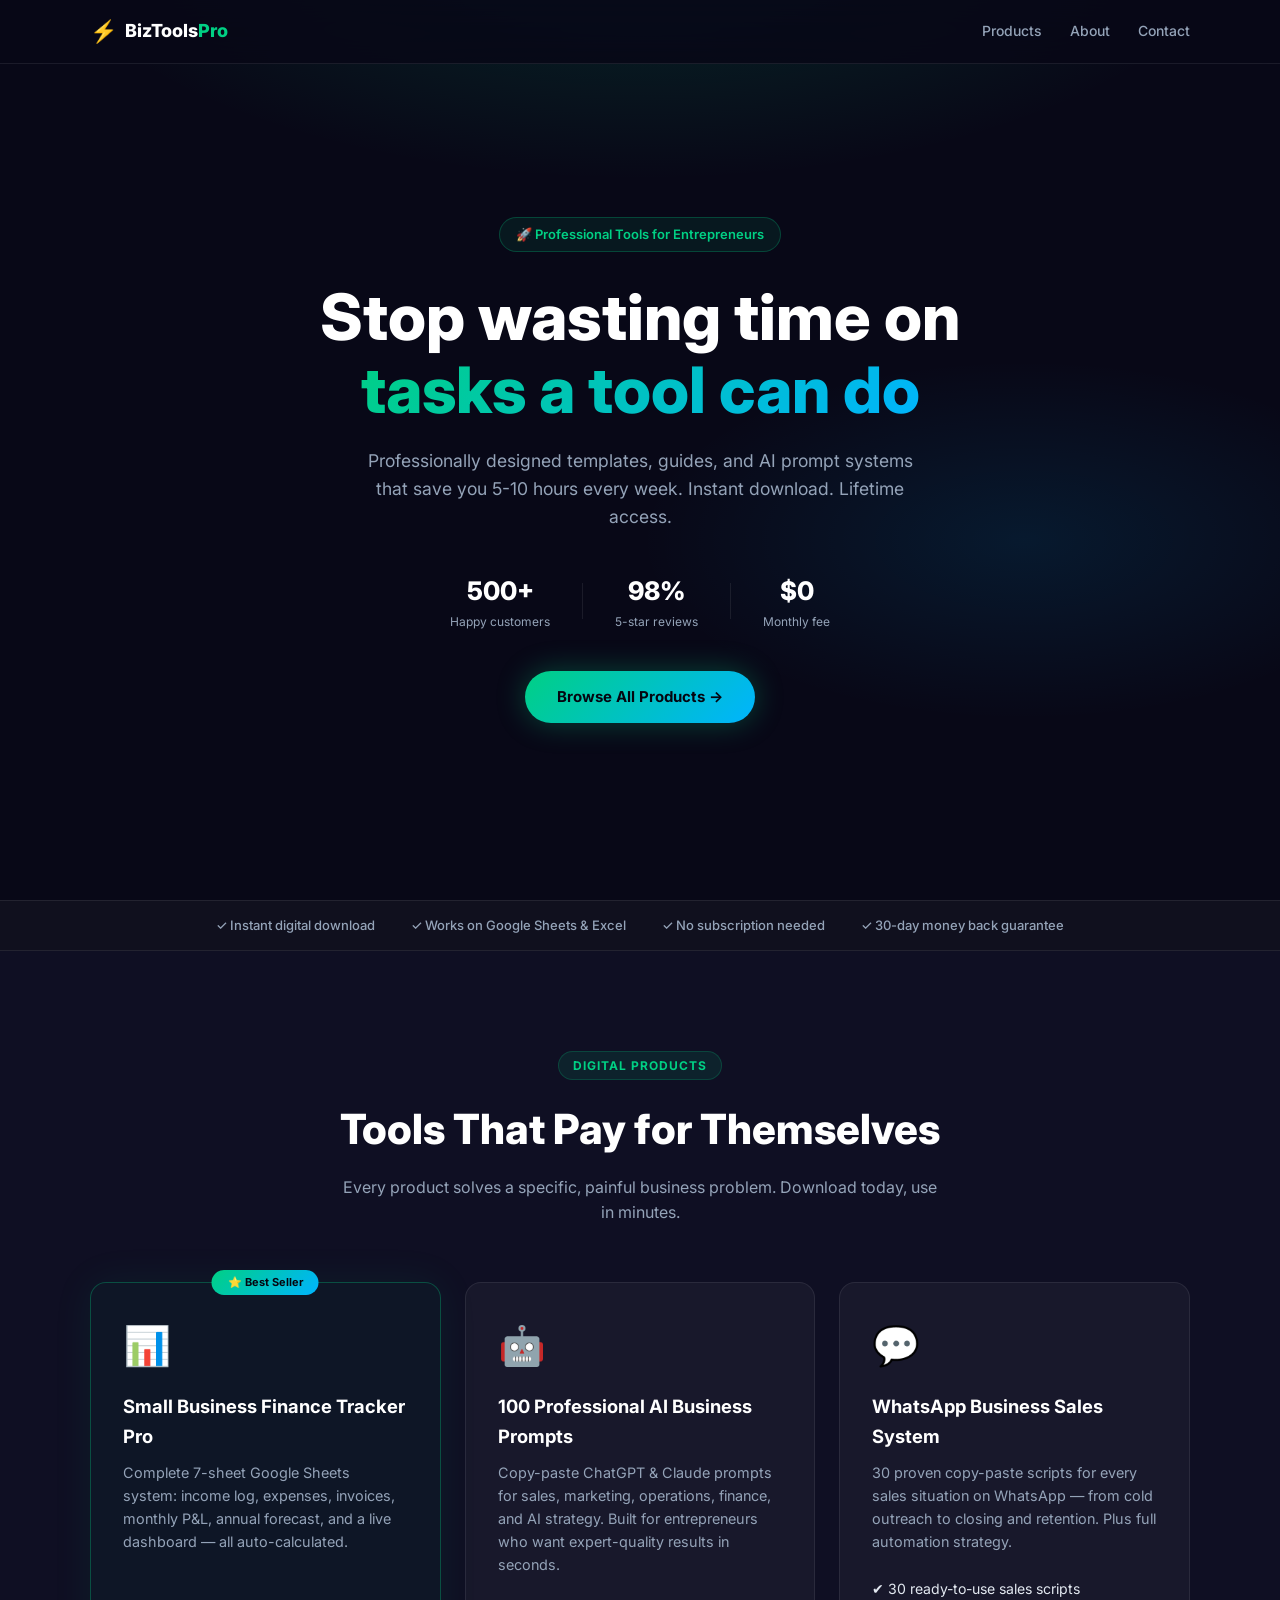
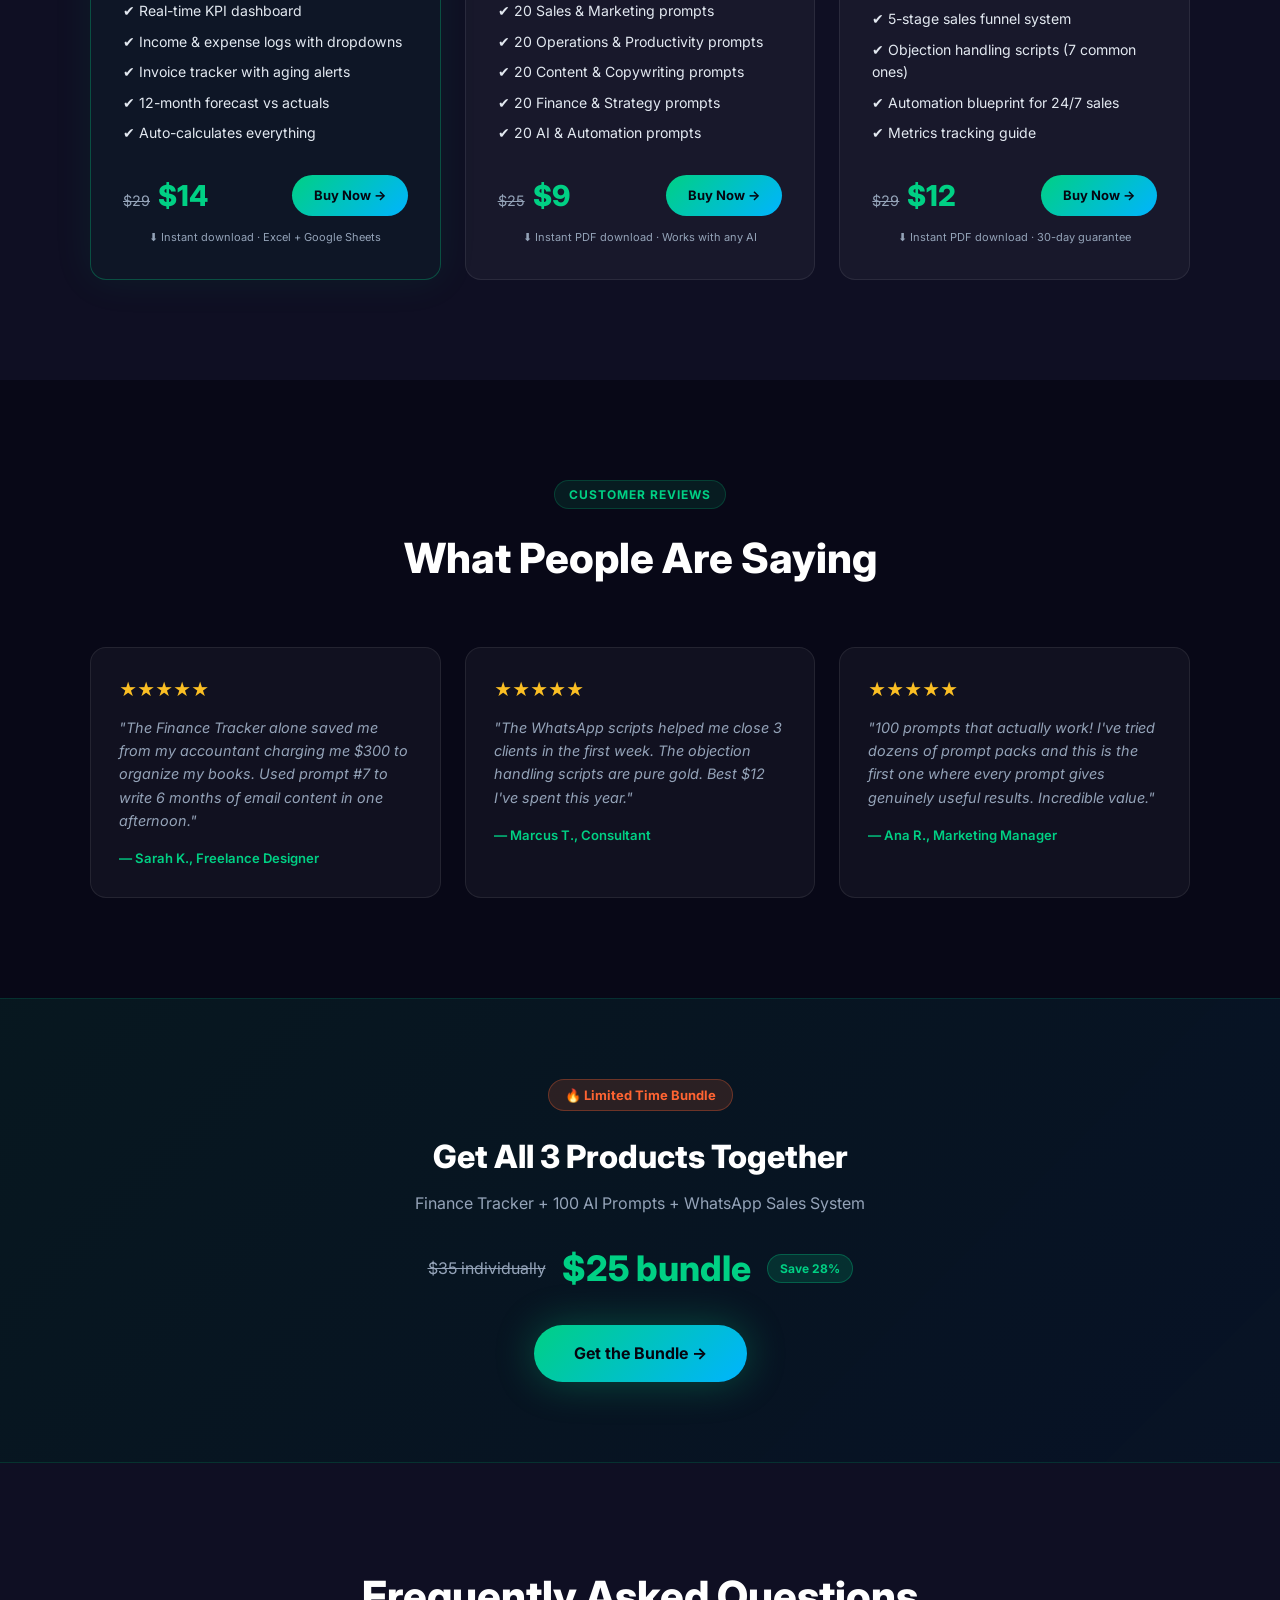
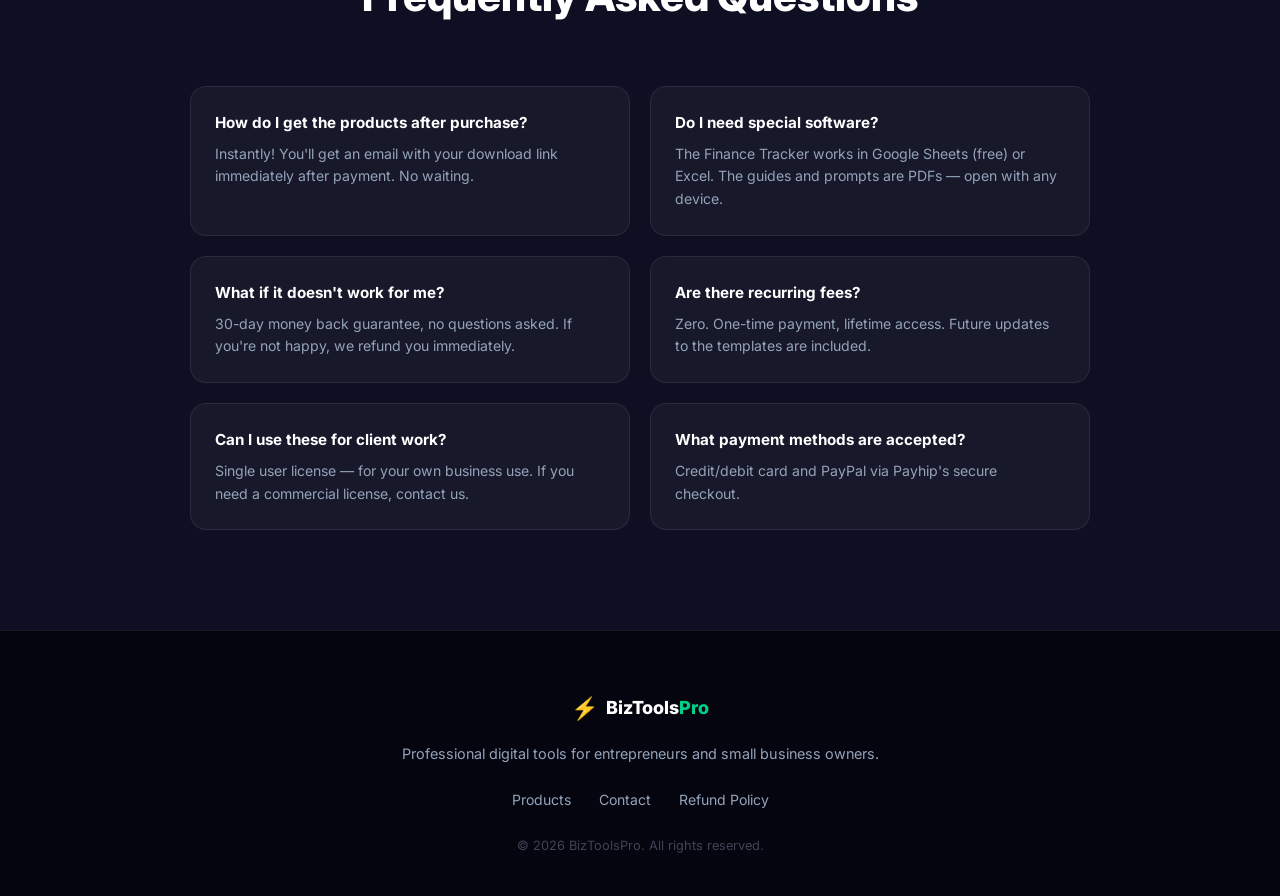
==== index.html @ 3c7b6059 "Initial website with Payhip product links" ====
<!DOCTYPE html>
<html lang="en">
<head>
  <meta charset="UTF-8" />
  <meta name="viewport" content="width=device-width, initial-scale=1.0" />
  <title>Digital Business Tools &ndash; Templates, Guides &amp; AI Prompts</title>
  <meta name="description" content="Professional digital tools for entrepreneurs and small businesses. Google Sheets templates, AI prompt packs, WhatsApp sales scripts, and more.">
  <link rel="preconnect" href="https://fonts.googleapis.com">
  <link href="https://fonts.googleapis.com/css2?family=Inter:wght@400;500;600;700;800&display=swap" rel="stylesheet">
  <style>
    /* Fallback if Google Fonts unavailable */
    body { font-family: 'Inter', -apple-system, BlinkMacSystemFont, 'Segoe UI', Arial, sans-serif; }
  </style>
  <link rel="stylesheet" href="css/style.css">
</head>
<body>

  <!-- NAV -->
  <nav class="nav">
    <div class="nav-inner">
      <div class="logo">
        <span class="logo-icon">&#9889;</span>
        <span class="logo-text">BizTools<span class="logo-accent">Pro</span></span>
      </div>
      <div class="nav-links">
        <a href="#products">Products</a>
        <a href="#about">About</a>
        <a href="#contact">Contact</a>
      </div>
    </div>
  </nav>

  <!-- HERO -->
  <section class="hero">
    <div class="hero-badge">&#128640; Professional Tools for Entrepreneurs</div>
    <h1 class="hero-title">
      Stop wasting time on<br>
      <span class="gradient-text">tasks a tool can do</span>
    </h1>
    <p class="hero-sub">
      Professionally designed templates, guides, and AI prompt systems that save you 5-10 hours every week. Instant download. Lifetime access.
    </p>
    <div class="hero-stats">
      <div class="stat"><span class="stat-num">500+</span><span class="stat-label">Happy customers</span></div>
      <div class="stat-divider"></div>
      <div class="stat"><span class="stat-num">98%</span><span class="stat-label">5-star reviews</span></div>
      <div class="stat-divider"></div>
      <div class="stat"><span class="stat-num">$0</span><span class="stat-label">Monthly fee</span></div>
    </div>
    <a href="#products" class="btn-primary">Browse All Products &rarr;</a>
  </section>

  <!-- TRUST BAR -->
  <div class="trust-bar">
    <div class="trust-bar-inner">
      <span>&#10003; Instant digital download</span>
      <span>&#10003; Works on Google Sheets &amp; Excel</span>
      <span>&#10003; No subscription needed</span>
      <span>&#10003; 30-day money back guarantee</span>
    </div>
  </div>

  <!-- PRODUCTS -->
  <section id="products" class="products">
    <div class="section-header">
      <span class="section-tag">Digital Products</span>
      <h2 class="section-title">Tools That Pay for Themselves</h2>
      <p class="section-sub">Every product solves a specific, painful business problem. Download today, use in minutes.</p>
    </div>

    <div class="products-grid">

      <!-- Product 1: Finance Tracker -->
      <div class="product-card featured">
        <div class="product-badge">&#11088; Best Seller</div>
        <div class="product-icon">&#128202;</div>
        <h3 class="product-title">Small Business Finance Tracker Pro</h3>
        <p class="product-desc">Complete 7-sheet Google Sheets system: income log, expenses, invoices, monthly P&amp;L, annual forecast, and a live dashboard &mdash; all auto-calculated.</p>
        <ul class="product-features">
          <li>&#10004; Real-time KPI dashboard</li>
          <li>&#10004; Income &amp; expense logs with dropdowns</li>
          <li>&#10004; Invoice tracker with aging alerts</li>
          <li>&#10004; 12-month forecast vs actuals</li>
          <li>&#10004; Auto-calculates everything</li>
        </ul>
        <div class="product-footer">
          <div class="product-price">
            <span class="price-old">$29</span>
            <span class="price-current">$14</span>
          </div>
          <a href="https://payhip.com/b/Bp0Zt" class="btn-buy" target="_blank">Buy Now &rarr;</a>
        </div>
        <p class="product-note">&#11015; Instant download &middot; Excel + Google Sheets</p>
      </div>

      <!-- Product 2: 100 Prompts -->
      <div class="product-card">
        <div class="product-icon">&#129302;</div>
        <h3 class="product-title">100 Professional AI Business Prompts</h3>
        <p class="product-desc">Copy-paste ChatGPT &amp; Claude prompts for sales, marketing, operations, finance, and AI strategy. Built for entrepreneurs who want expert-quality results in seconds.</p>
        <ul class="product-features">
          <li>&#10004; 20 Sales &amp; Marketing prompts</li>
          <li>&#10004; 20 Operations &amp; Productivity prompts</li>
          <li>&#10004; 20 Content &amp; Copywriting prompts</li>
          <li>&#10004; 20 Finance &amp; Strategy prompts</li>
          <li>&#10004; 20 AI &amp; Automation prompts</li>
        </ul>
        <div class="product-footer">
          <div class="product-price">
            <span class="price-old">$25</span>
            <span class="price-current">$9</span>
          </div>
          <a href="https://payhip.com/b/nP9mg" class="btn-buy" target="_blank">Buy Now &rarr;</a>
        </div>
        <p class="product-note">&#11015; Instant PDF download &middot; Works with any AI</p>
      </div>

      <!-- Product 3: WhatsApp Guide -->
      <div class="product-card">
        <div class="product-icon">&#128172;</div>
        <h3 class="product-title">WhatsApp Business Sales System</h3>
        <p class="product-desc">30 proven copy-paste scripts for every sales situation on WhatsApp &mdash; from cold outreach to closing and retention. Plus full automation strategy.</p>
        <ul class="product-features">
          <li>&#10004; 30 ready-to-use sales scripts</li>
          <li>&#10004; 5-stage sales funnel system</li>
          <li>&#10004; Objection handling scripts (7 common ones)</li>
          <li>&#10004; Automation blueprint for 24/7 sales</li>
          <li>&#10004; Metrics tracking guide</li>
        </ul>
        <div class="product-footer">
          <div class="product-price">
            <span class="price-old">$29</span>
            <span class="price-current">$12</span>
          </div>
          <a href="https://payhip.com/b/49QEh" class="btn-buy" target="_blank">Buy Now &rarr;</a>
        </div>
        <p class="product-note">&#11015; Instant PDF download &middot; 30-day guarantee</p>
      </div>

    </div>
  </section>

  <!-- TESTIMONIALS -->
  <section class="testimonials">
    <div class="section-header">
      <span class="section-tag">Customer Reviews</span>
      <h2 class="section-title">What People Are Saying</h2>
    </div>
    <div class="testimonials-grid">
      <div class="testimonial">
        <div class="stars">&#9733;&#9733;&#9733;&#9733;&#9733;</div>
        <p>"The Finance Tracker alone saved me from my accountant charging me $300 to organize my books. Used prompt #7 to write 6 months of email content in one afternoon."</p>
        <div class="testimonial-author">&mdash; Sarah K., Freelance Designer</div>
      </div>
      <div class="testimonial">
        <div class="stars">&#9733;&#9733;&#9733;&#9733;&#9733;</div>
        <p>"The WhatsApp scripts helped me close 3 clients in the first week. The objection handling scripts are pure gold. Best $12 I've spent this year."</p>
        <div class="testimonial-author">&mdash; Marcus T., Consultant</div>
      </div>
      <div class="testimonial">
        <div class="stars">&#9733;&#9733;&#9733;&#9733;&#9733;</div>
        <p>"100 prompts that actually work! I've tried dozens of prompt packs and this is the first one where every prompt gives genuinely useful results. Incredible value."</p>
        <div class="testimonial-author">&mdash; Ana R., Marketing Manager</div>
      </div>
    </div>
  </section>

  <!-- BUNDLE OFFER -->
  <section class="bundle">
    <div class="bundle-inner">
      <div class="bundle-badge">&#128293; Limited Time Bundle</div>
      <h2>Get All 3 Products Together</h2>
      <p>Finance Tracker + 100 AI Prompts + WhatsApp Sales System</p>
      <div class="bundle-price">
        <span class="bundle-old">$35 individually</span>
        <span class="bundle-current">$25 bundle</span>
        <span class="bundle-save">Save 28%</span>
      </div>
      <a href="https://payhip.com/Setarium" class="btn-bundle" target="_blank">Get the Bundle &rarr;</a>
    </div>
  </section>

  <!-- FAQ -->
  <section id="about" class="faq">
    <div class="section-header">
      <h2 class="section-title">Frequently Asked Questions</h2>
    </div>
    <div class="faq-grid">
      <div class="faq-item">
        <h4>How do I get the products after purchase?</h4>
        <p>Instantly! You'll get an email with your download link immediately after payment. No waiting.</p>
      </div>
      <div class="faq-item">
        <h4>Do I need special software?</h4>
        <p>The Finance Tracker works in Google Sheets (free) or Excel. The guides and prompts are PDFs &mdash; open with any device.</p>
      </div>
      <div class="faq-item">
        <h4>What if it doesn't work for me?</h4>
        <p>30-day money back guarantee, no questions asked. If you're not happy, we refund you immediately.</p>
      </div>
      <div class="faq-item">
        <h4>Are there recurring fees?</h4>
        <p>Zero. One-time payment, lifetime access. Future updates to the templates are included.</p>
      </div>
      <div class="faq-item">
        <h4>Can I use these for client work?</h4>
        <p>Single user license &mdash; for your own business use. If you need a commercial license, contact us.</p>
      </div>
      <div class="faq-item">
        <h4>What payment methods are accepted?</h4>
        <p>Credit/debit card and PayPal via Payhip's secure checkout.</p>
      </div>
    </div>
  </section>

  <!-- FOOTER -->
  <footer id="contact" class="footer">
    <div class="footer-inner">
      <div class="logo">
        <span class="logo-icon">&#9889;</span>
        <span class="logo-text">BizTools<span class="logo-accent">Pro</span></span>
      </div>
      <p class="footer-desc">Professional digital tools for entrepreneurs and small business owners.</p>
      <div class="footer-links">
        <a href="#products">Products</a>
        <a href="mailto:support@biztoolspro.com">Contact</a>
        <a href="#">Refund Policy</a>
      </div>
      <p class="footer-copy">&copy; 2026 BizToolsPro. All rights reserved.</p>
    </div>
  </footer>

</body>
</html>
---- css/style.css ----
* { box-sizing: border-box; margin: 0; padding: 0; }

:root {
  --bg: #080817;
  --bg2: #0f0f23;
  --green: #00d084;
  --green2: #00b4ff;
  --purple: #7c3aed;
  --text: #e2e8f0;
  --text-muted: #94a3b8;
  --card-bg: rgba(255,255,255,0.04);
  --card-border: rgba(255,255,255,0.08);
  --radius: 16px;
}

body {
  font-family: 'Inter', sans-serif;
  background: var(--bg);
  color: var(--text);
  line-height: 1.6;
  overflow-x: hidden;
}

/* ── NAV ── */
.nav {
  position: fixed; top: 0; left: 0; right: 0; z-index: 100;
  background: rgba(8,8,23,0.85);
  backdrop-filter: blur(20px);
  border-bottom: 1px solid var(--card-border);
  padding: 0 24px;
  height: 64px;
}
.nav-inner {
  max-width: 1100px; margin: 0 auto;
  display: flex; align-items: center; justify-content: space-between;
  height: 100%;
}
.logo { display: flex; align-items: center; gap: 8px; text-decoration: none; }
.logo-icon { font-size: 22px; }
.logo-text { font-size: 18px; font-weight: 800; color: #fff; }
.logo-accent { color: var(--green); }
.nav-links { display: flex; gap: 28px; }
.nav-links a {
  color: var(--text-muted); text-decoration: none;
  font-size: 14px; font-weight: 500;
  transition: color .2s;
}
.nav-links a:hover { color: #fff; }

/* ── HERO ── */
.hero {
  min-height: 100vh;
  display: flex; flex-direction: column;
  align-items: center; justify-content: center;
  text-align: center;
  padding: 120px 24px 80px;
  background:
    radial-gradient(ellipse 80% 50% at 50% -10%, rgba(0,208,132,.18) 0%, transparent 60%),
    radial-gradient(ellipse 60% 40% at 80% 60%, rgba(0,180,255,.10) 0%, transparent 50%),
    var(--bg);
}
.hero-badge {
  display: inline-flex; align-items: center; gap: 8px;
  background: rgba(0,208,132,.08);
  border: 1px solid rgba(0,208,132,.25);
  color: var(--green);
  font-size: 13px; font-weight: 600;
  padding: 6px 16px; border-radius: 999px;
  margin-bottom: 28px;
}
.hero-title {
  font-size: clamp(2.4rem, 6vw, 4rem);
  font-weight: 800; line-height: 1.15;
  color: #fff; margin-bottom: 20px;
  max-width: 800px;
}
.gradient-text {
  background: linear-gradient(135deg, var(--green) 0%, var(--green2) 100%);
  -webkit-background-clip: text; -webkit-text-fill-color: transparent;
  background-clip: text;
}
.hero-sub {
  font-size: 1.1rem; color: var(--text-muted);
  max-width: 560px; margin-bottom: 40px;
}
.hero-stats {
  display: flex; align-items: center; gap: 32px;
  margin-bottom: 40px;
}
.stat { display: flex; flex-direction: column; align-items: center; }
.stat-num { font-size: 1.6rem; font-weight: 800; color: #fff; }
.stat-label { font-size: 12px; color: var(--text-muted); }
.stat-divider { width: 1px; height: 36px; background: var(--card-border); }

/* ── BUTTONS ── */
.btn-primary {
  display: inline-block;
  background: linear-gradient(135deg, var(--green), var(--green2));
  color: #050510; font-weight: 700; font-size: 15px;
  padding: 14px 32px; border-radius: 999px;
  text-decoration: none;
  transition: transform .2s, box-shadow .2s;
  box-shadow: 0 0 30px rgba(0,208,132,.3);
}
.btn-primary:hover {
  transform: translateY(-2px);
  box-shadow: 0 0 50px rgba(0,208,132,.45);
}

/* ── TRUST BAR ── */
.trust-bar {
  background: rgba(255,255,255,.03);
  border-top: 1px solid var(--card-border);
  border-bottom: 1px solid var(--card-border);
  padding: 14px 24px;
  overflow: hidden;
}
.trust-bar-inner {
  max-width: 900px; margin: 0 auto;
  display: flex; flex-wrap: wrap;
  justify-content: center; gap: 20px 36px;
  font-size: 13px; font-weight: 500; color: var(--text-muted);
}

/* ── PRODUCTS ── */
.products {
  padding: 100px 24px;
  background: var(--bg2);
}
.section-header {
  text-align: center; max-width: 600px;
  margin: 0 auto 56px;
}
.section-tag {
  display: inline-block;
  background: rgba(0,208,132,.1);
  border: 1px solid rgba(0,208,132,.2);
  color: var(--green);
  font-size: 12px; font-weight: 700; letter-spacing: .08em;
  padding: 4px 14px; border-radius: 999px;
  margin-bottom: 16px; text-transform: uppercase;
}
.section-title {
  font-size: clamp(1.8rem, 4vw, 2.6rem);
  font-weight: 800; color: #fff; margin-bottom: 12px;
}
.section-sub { color: var(--text-muted); font-size: 1rem; }

.products-grid {
  max-width: 1100px; margin: 0 auto;
  display: grid; grid-template-columns: repeat(auto-fit, minmax(300px, 1fr));
  gap: 24px;
}

.product-card {
  background: var(--card-bg);
  border: 1px solid var(--card-border);
  border-radius: var(--radius);
  padding: 32px;
  display: flex; flex-direction: column;
  position: relative;
  transition: transform .2s, border-color .2s, box-shadow .2s;
}
.product-card:hover {
  transform: translateY(-4px);
  border-color: rgba(0,208,132,.3);
  box-shadow: 0 20px 60px rgba(0,0,0,.3);
}
.product-card.featured {
  border-color: rgba(0,208,132,.3);
  background: rgba(0,208,132,.04);
  box-shadow: 0 0 40px rgba(0,208,132,.08);
}

.product-badge {
  position: absolute; top: -13px; left: 50%; transform: translateX(-50%);
  background: linear-gradient(135deg, var(--green), var(--green2));
  color: #050510; font-size: 11px; font-weight: 700;
  padding: 4px 16px; border-radius: 999px;
  white-space: nowrap;
}
.product-icon { font-size: 2.4rem; margin-bottom: 16px; }
.product-title {
  font-size: 1.15rem; font-weight: 700;
  color: #fff; margin-bottom: 10px;
}
.product-desc {
  font-size: .9rem; color: var(--text-muted);
  margin-bottom: 20px; flex: 1;
}
.product-features {
  list-style: none; margin-bottom: 24px;
}
.product-features li {
  font-size: .88rem; color: var(--text);
  padding: 4px 0;
}
.product-footer {
  display: flex; align-items: center;
  justify-content: space-between; gap: 12px;
  margin-bottom: 10px;
}
.product-price { display: flex; align-items: baseline; gap: 8px; }
.price-old {
  font-size: .9rem; color: var(--text-muted);
  text-decoration: line-through;
}
.price-current {
  font-size: 1.8rem; font-weight: 800;
  color: var(--green);
}
.btn-buy {
  display: inline-block;
  background: linear-gradient(135deg, var(--green), var(--green2));
  color: #050510; font-weight: 700; font-size: 13px;
  padding: 10px 22px; border-radius: 999px;
  text-decoration: none;
  transition: transform .15s, box-shadow .15s;
  white-space: nowrap;
}
.btn-buy:hover {
  transform: translateY(-2px);
  box-shadow: 0 8px 24px rgba(0,208,132,.35);
}
.product-note { font-size: 11px; color: var(--text-muted); text-align: center; }

/* ── TESTIMONIALS ── */
.testimonials {
  padding: 100px 24px;
  background: var(--bg);
}
.testimonials-grid {
  max-width: 1100px; margin: 0 auto;
  display: grid; grid-template-columns: repeat(auto-fit, minmax(280px, 1fr));
  gap: 24px;
}
.testimonial {
  background: var(--card-bg);
  border: 1px solid var(--card-border);
  border-radius: var(--radius);
  padding: 28px;
}
.stars { color: #fbbf24; font-size: 1.1rem; margin-bottom: 12px; }
.testimonial p { font-size: .9rem; color: var(--text-muted); margin-bottom: 16px; font-style: italic; }
.testimonial-author { font-size: .82rem; color: var(--green); font-weight: 600; }

/* ── BUNDLE ── */
.bundle {
  padding: 80px 24px;
  background: linear-gradient(135deg, rgba(0,208,132,.08), rgba(0,180,255,.06));
  border-top: 1px solid rgba(0,208,132,.15);
  border-bottom: 1px solid rgba(0,208,132,.15);
  text-align: center;
}
.bundle-inner { max-width: 600px; margin: 0 auto; }
.bundle-badge {
  display: inline-block;
  background: rgba(255,100,50,.15);
  border: 1px solid rgba(255,100,50,.3);
  color: #ff6432; font-size: 13px; font-weight: 700;
  padding: 5px 16px; border-radius: 999px; margin-bottom: 20px;
}
.bundle h2 { font-size: 2rem; font-weight: 800; color: #fff; margin-bottom: 8px; }
.bundle p { color: var(--text-muted); margin-bottom: 24px; }
.bundle-price {
  display: flex; align-items: center;
  justify-content: center; gap: 16px; margin-bottom: 28px;
}
.bundle-old {
  font-size: 1rem; color: var(--text-muted);
  text-decoration: line-through;
}
.bundle-current { font-size: 2.2rem; font-weight: 800; color: var(--green); }
.bundle-save {
  background: rgba(0,208,132,.15);
  border: 1px solid rgba(0,208,132,.3);
  color: var(--green);
  font-size: 12px; font-weight: 700;
  padding: 4px 12px; border-radius: 999px;
}
.btn-bundle {
  display: inline-block;
  background: linear-gradient(135deg, var(--green), var(--green2));
  color: #050510; font-weight: 700; font-size: 16px;
  padding: 16px 40px; border-radius: 999px;
  text-decoration: none;
  transition: transform .2s, box-shadow .2s;
  box-shadow: 0 0 40px rgba(0,208,132,.3);
}
.btn-bundle:hover {
  transform: translateY(-2px);
  box-shadow: 0 0 60px rgba(0,208,132,.5);
}

/* ── FAQ ── */
.faq {
  padding: 100px 24px;
  background: var(--bg2);
}
.faq-grid {
  max-width: 900px; margin: 0 auto;
  display: grid; grid-template-columns: repeat(auto-fit, minmax(360px, 1fr));
  gap: 20px;
}
.faq-item {
  background: var(--card-bg);
  border: 1px solid var(--card-border);
  border-radius: var(--radius);
  padding: 24px;
}
.faq-item h4 { font-size: .95rem; font-weight: 700; color: #fff; margin-bottom: 8px; }
.faq-item p { font-size: .88rem; color: var(--text-muted); }

/* ── FOOTER ── */
.footer {
  padding: 60px 24px 40px;
  background: #050510;
  border-top: 1px solid var(--card-border);
  text-align: center;
}
.footer-inner { max-width: 600px; margin: 0 auto; }
.footer .logo { justify-content: center; margin-bottom: 16px; }
.footer-desc { color: var(--text-muted); font-size: .9rem; margin-bottom: 24px; }
.footer-links { display: flex; justify-content: center; gap: 28px; margin-bottom: 24px; }
.footer-links a { color: var(--text-muted); text-decoration: none; font-size: .88rem; }
.footer-links a:hover { color: var(--green); }
.footer-copy { font-size: .8rem; color: rgba(148,163,184,.4); }

/* ── RESPONSIVE ── */
@media (max-width: 640px) {
  .hero-stats { gap: 16px; }
  .stat-num { font-size: 1.3rem; }
  .faq-grid { grid-template-columns: 1fr; }
  .nav-links { display: none; }
  .bundle-price { flex-wrap: wrap; }
}
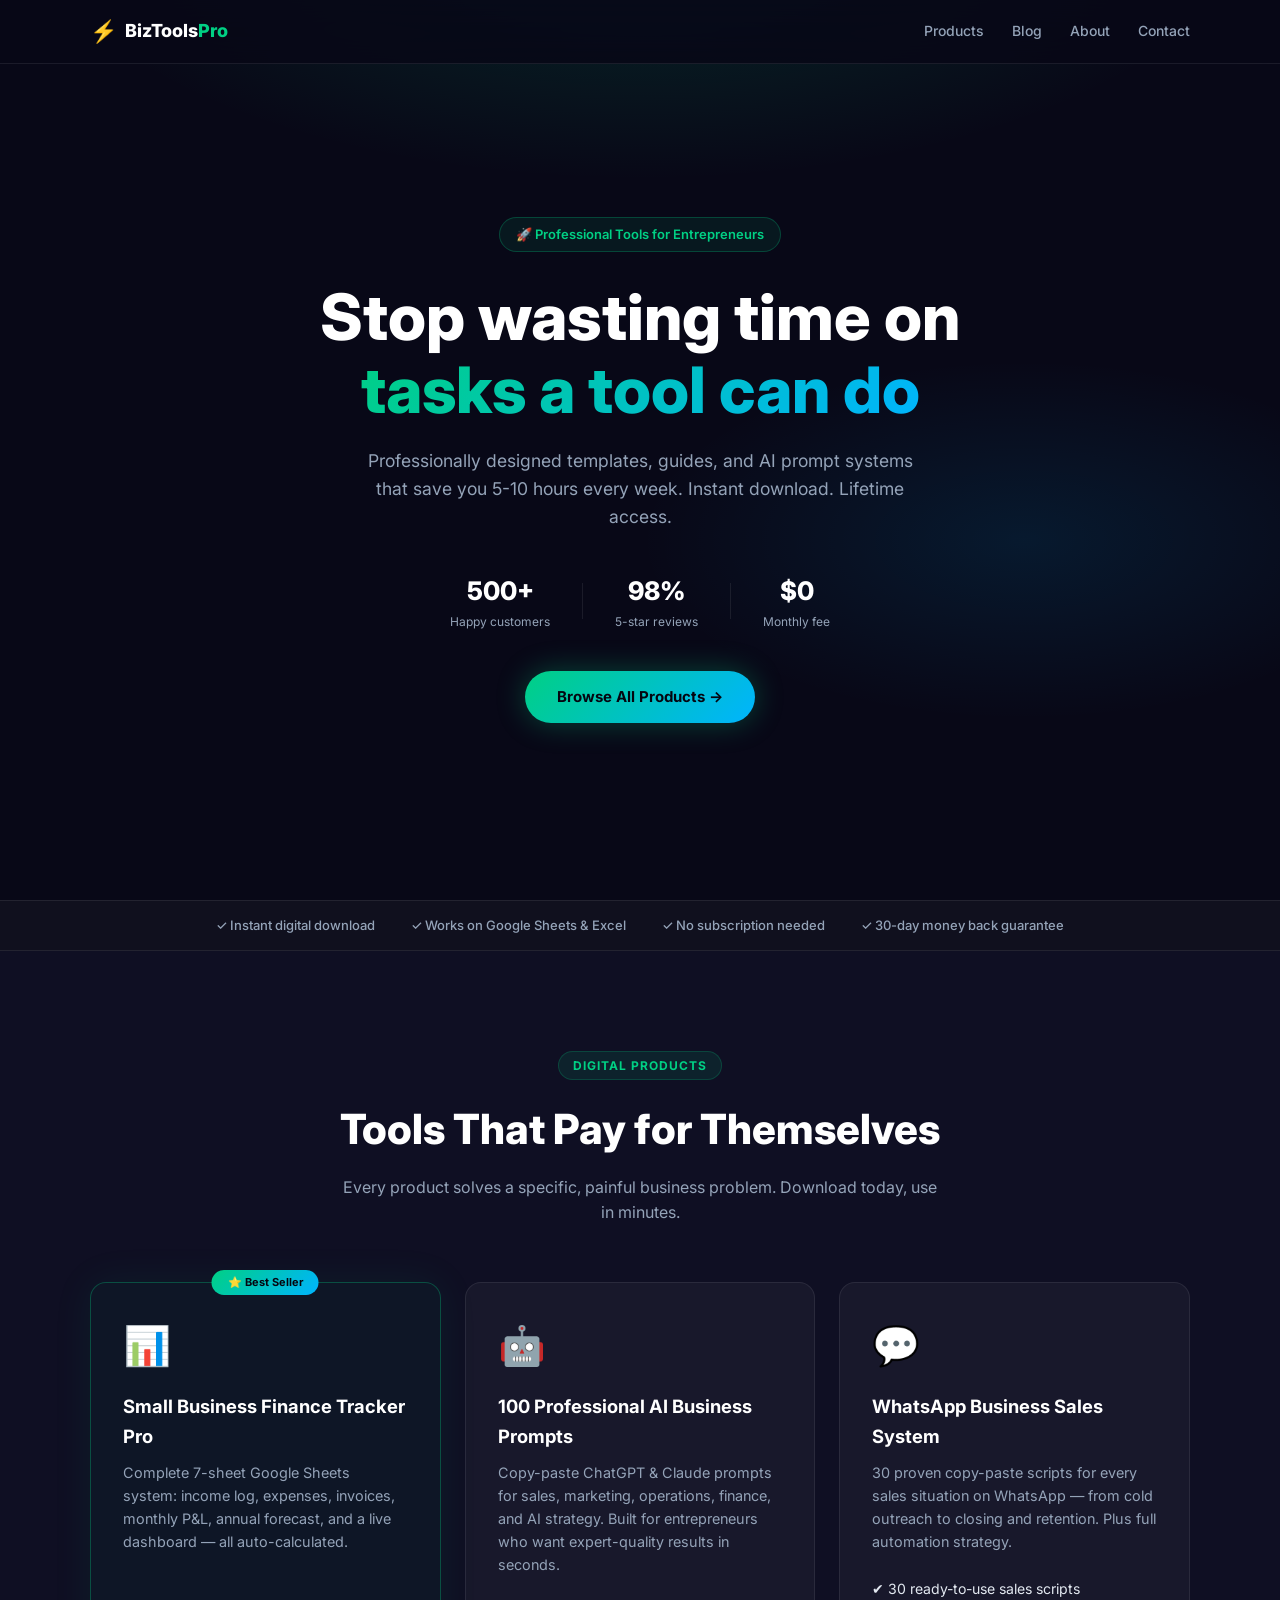
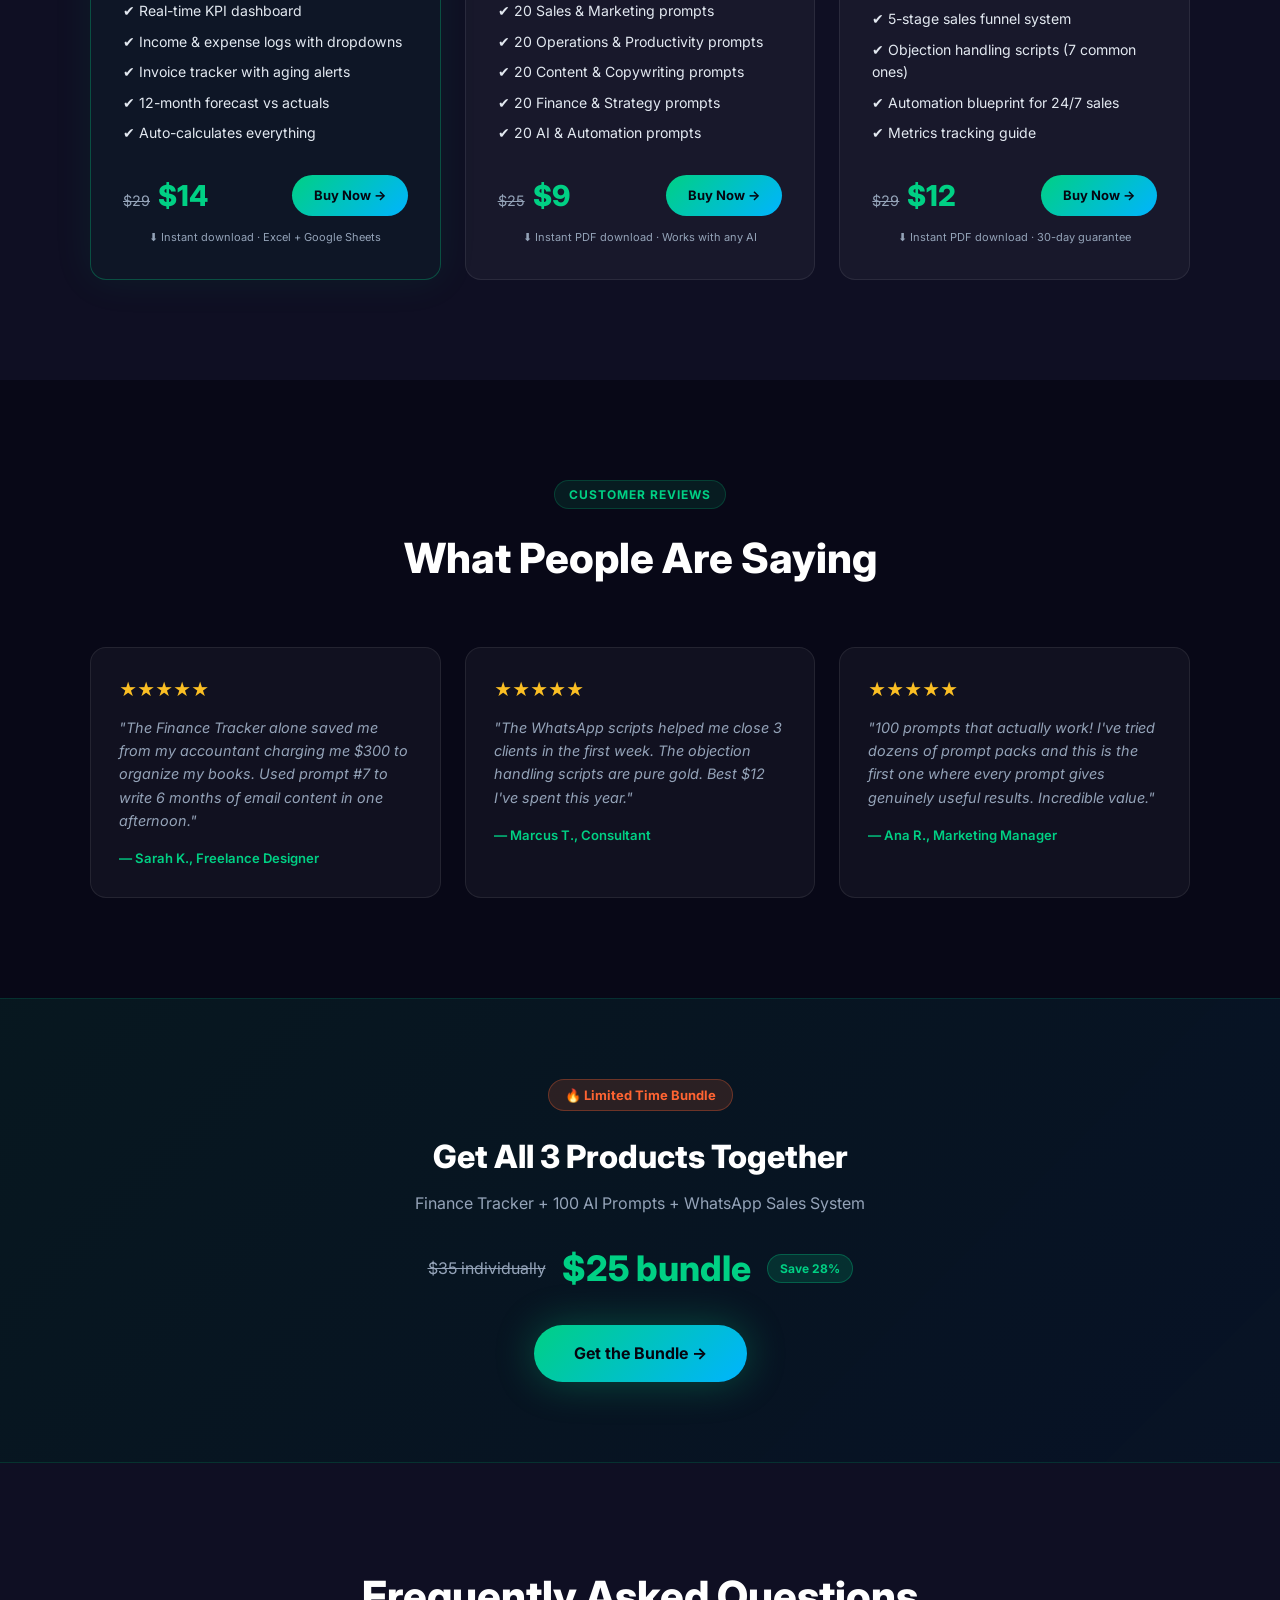
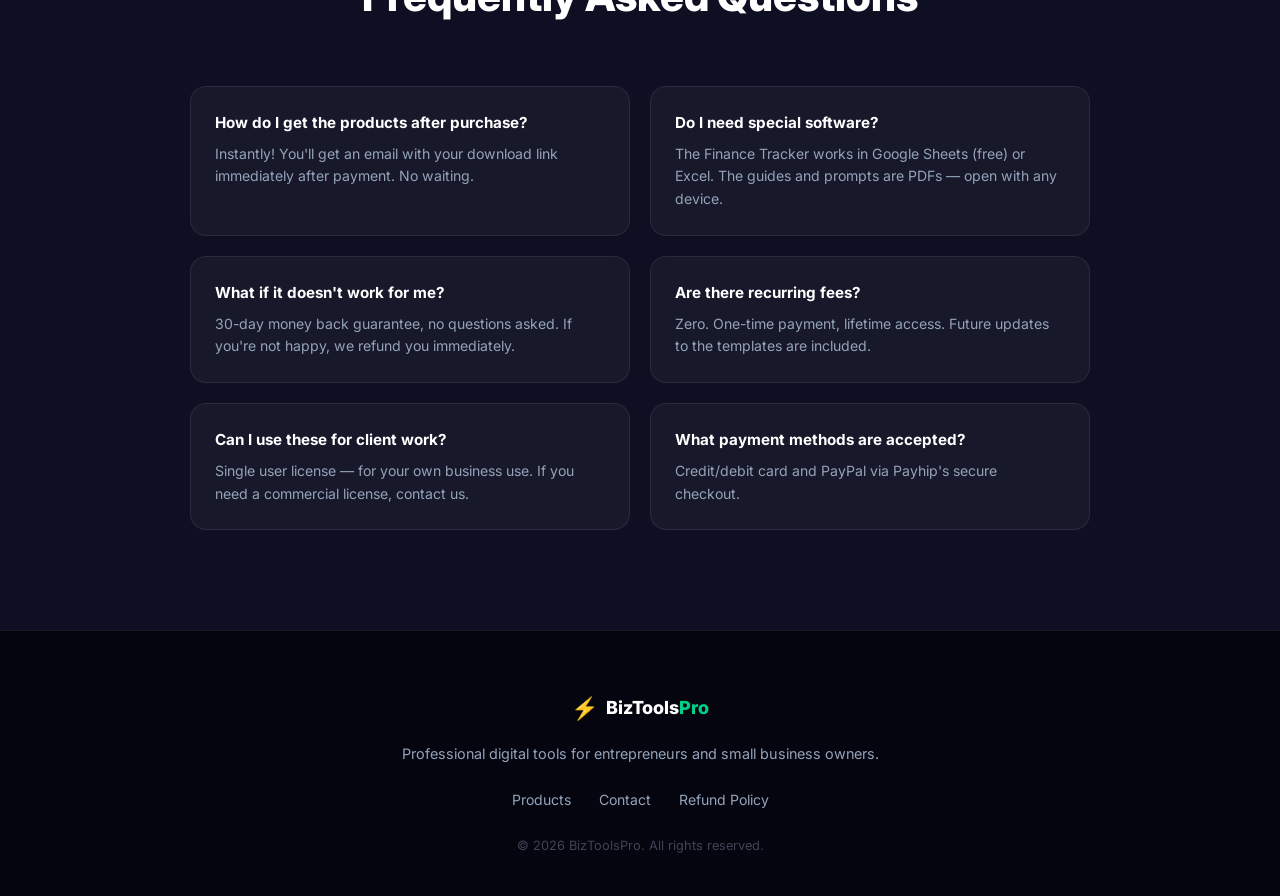
==== commit 242e5459: "Add SEO blog with 3 keyword-targeted articles, sitemap, robots.txt and social meta Drives organic se" ====
--- a/index.html
+++ b/index.html
@@ -5,6 +5,13 @@
   <meta name="viewport" content="width=device-width, initial-scale=1.0" />
   <title>Digital Business Tools &ndash; Templates, Guides &amp; AI Prompts</title>
   <meta name="description" content="Professional digital tools for entrepreneurs and small businesses. Google Sheets templates, AI prompt packs, WhatsApp sales scripts, and more.">
+  <link rel="canonical" href="https://setariumgerencia-debug.github.io/">
+  <meta property="og:type" content="website">
+  <meta property="og:title" content="Digital Business Tools &mdash; Templates, Guides & AI Prompts">
+  <meta property="og:description" content="Templates, AI prompt packs and sales scripts that save entrepreneurs 5-10 hours a week. Instant download.">
+  <meta property="og:image" content="https://setariumgerencia-debug.github.io/images/pin_finance_tracker.png">
+  <meta property="og:url" content="https://setariumgerencia-debug.github.io/">
+  <meta name="twitter:card" content="summary_large_image">
   <link rel="preconnect" href="https://fonts.googleapis.com">
   <link href="https://fonts.googleapis.com/css2?family=Inter:wght@400;500;600;700;800&display=swap" rel="stylesheet">
   <style>
@@ -24,6 +31,7 @@
       </div>
       <div class="nav-links">
         <a href="#products">Products</a>
+        <a href="blog/index.html">Blog</a>
         <a href="#about">About</a>
         <a href="#contact">Contact</a>
       </div>
--- a/css/style.css
+++ b/css/style.css
@@ -326,6 +326,53 @@
 .footer-links a:hover { color: var(--green); }
 .footer-copy { font-size: .8rem; color: rgba(148,163,184,.4); }
 
+/* ── BLOG ── */
+.blog-wrap {
+  max-width: 760px;
+  margin: 0 auto;
+  padding: 120px 24px 80px;
+}
+.blog-hero { padding: 120px 24px 40px; text-align: center; }
+.blog-hero h1 { font-size: clamp(2rem, 5vw, 3rem); font-weight: 800; color: #fff; margin-bottom: 14px; }
+.blog-hero p { color: var(--text-muted); max-width: 560px; margin: 0 auto; }
+.blog-grid {
+  max-width: 1000px; margin: 0 auto; padding: 40px 24px 100px;
+  display: grid; grid-template-columns: repeat(auto-fit, minmax(300px, 1fr));
+  gap: 24px;
+}
+.blog-card {
+  background: var(--card-bg); border: 1px solid var(--card-border);
+  border-radius: var(--radius); padding: 28px;
+  text-decoration: none; display: flex; flex-direction: column;
+  transition: transform .2s, border-color .2s;
+}
+.blog-card:hover { transform: translateY(-4px); border-color: rgba(0,208,132,.3); }
+.blog-card .tag { font-size: 11px; font-weight: 700; letter-spacing: .06em; color: var(--green); text-transform: uppercase; margin-bottom: 12px; }
+.blog-card h3 { font-size: 1.2rem; color: #fff; font-weight: 700; margin-bottom: 10px; line-height: 1.3; }
+.blog-card p { font-size: .9rem; color: var(--text-muted); flex: 1; }
+.blog-card .read { font-size: .85rem; color: var(--green); font-weight: 600; margin-top: 16px; }
+
+article.post { color: var(--text); }
+article.post .eyebrow { color: var(--green); font-size: 13px; font-weight: 700; letter-spacing: .06em; text-transform: uppercase; }
+article.post h1 { font-size: clamp(1.8rem, 4.5vw, 2.6rem); color: #fff; font-weight: 800; line-height: 1.2; margin: 14px 0 18px; }
+article.post .meta { color: var(--text-muted); font-size: .85rem; margin-bottom: 36px; }
+article.post h2 { font-size: 1.5rem; color: #fff; font-weight: 700; margin: 40px 0 14px; }
+article.post h3 { font-size: 1.15rem; color: #fff; font-weight: 700; margin: 28px 0 10px; }
+article.post p { color: var(--text-muted); margin-bottom: 18px; font-size: 1rem; }
+article.post ul, article.post ol { color: var(--text-muted); margin: 0 0 18px 22px; }
+article.post li { margin-bottom: 8px; }
+article.post strong { color: var(--text); }
+article.post a { color: var(--green); }
+article.post .cta-box {
+  background: rgba(0,208,132,.06); border: 1px solid rgba(0,208,132,.25);
+  border-radius: var(--radius); padding: 28px; margin: 36px 0; text-align: center;
+}
+article.post .cta-box h4 { color: #fff; font-size: 1.2rem; margin-bottom: 8px; }
+article.post .cta-box p { margin-bottom: 18px; }
+.breadcrumb { font-size: .82rem; color: var(--text-muted); margin-bottom: 24px; }
+.breadcrumb a { color: var(--text-muted); text-decoration: none; }
+.breadcrumb a:hover { color: var(--green); }
+
 /* ── RESPONSIVE ── */
 @media (max-width: 640px) {
   .hero-stats { gap: 16px; }
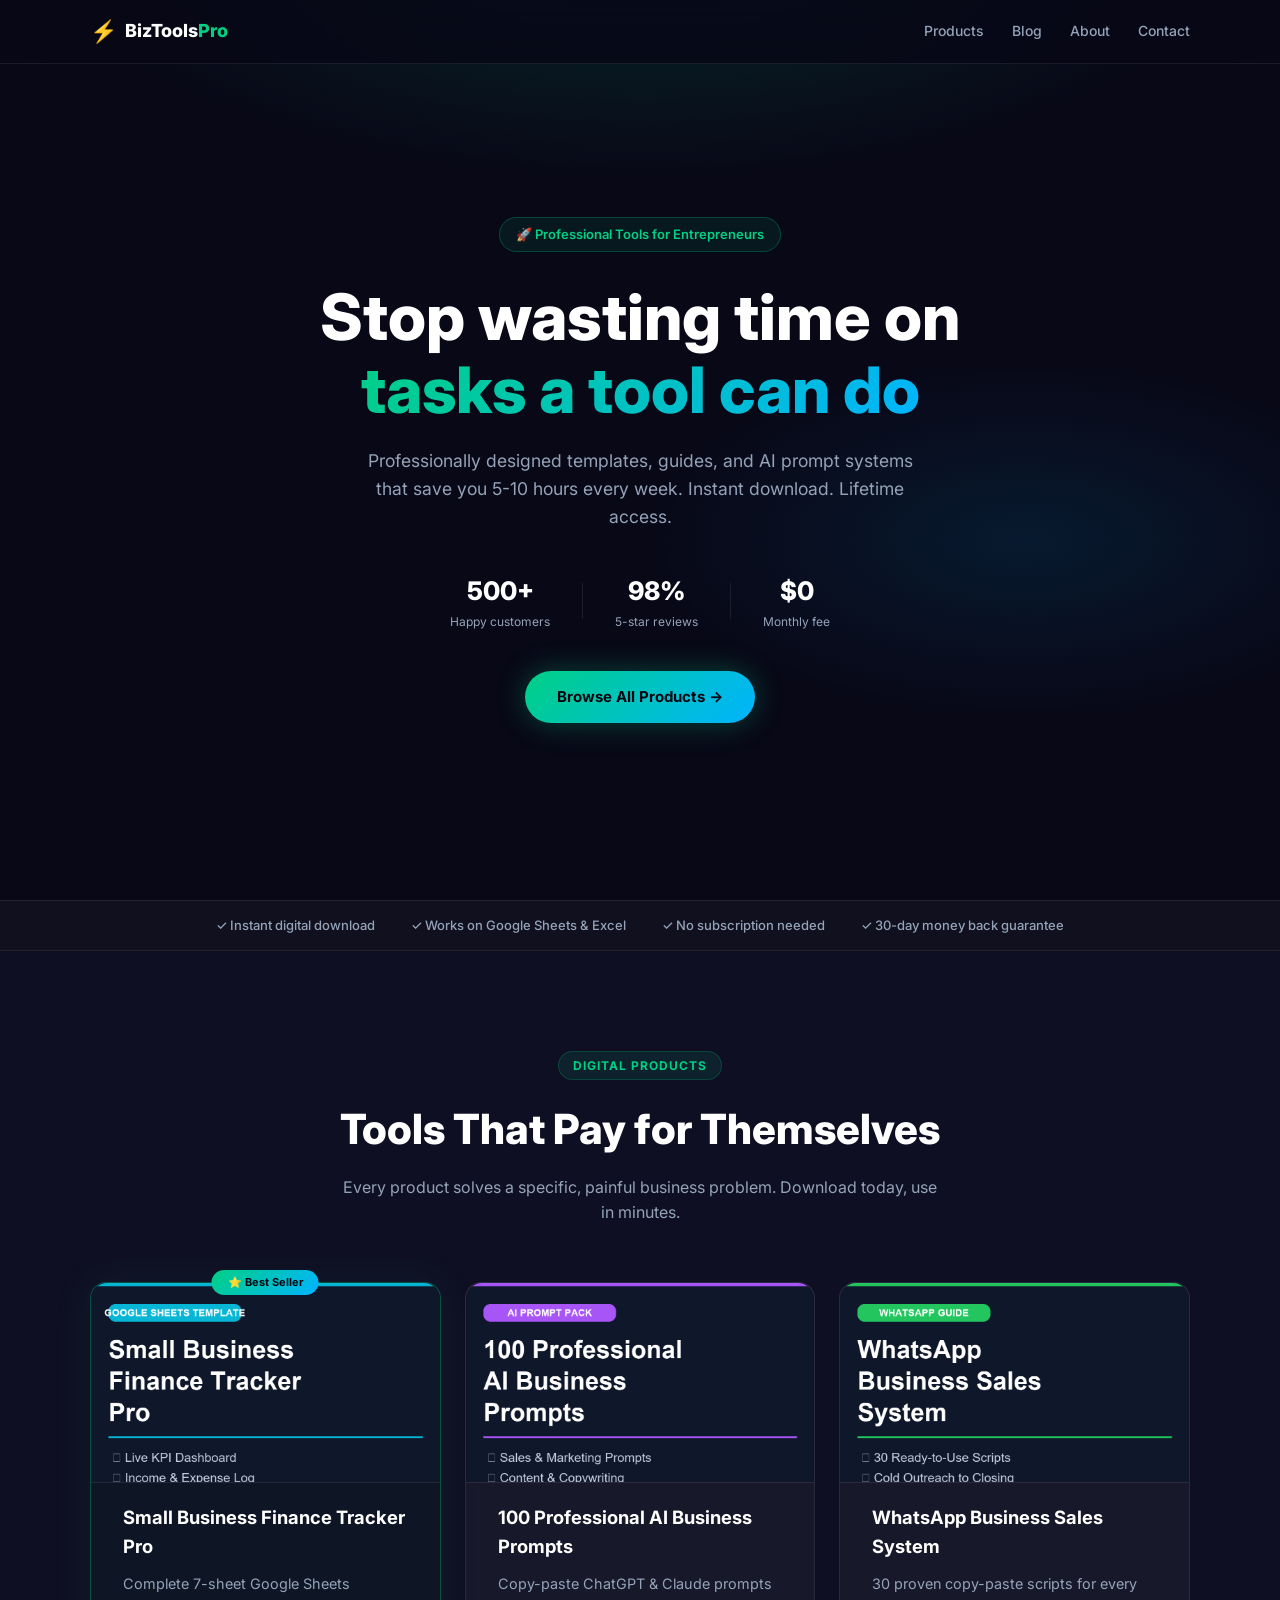
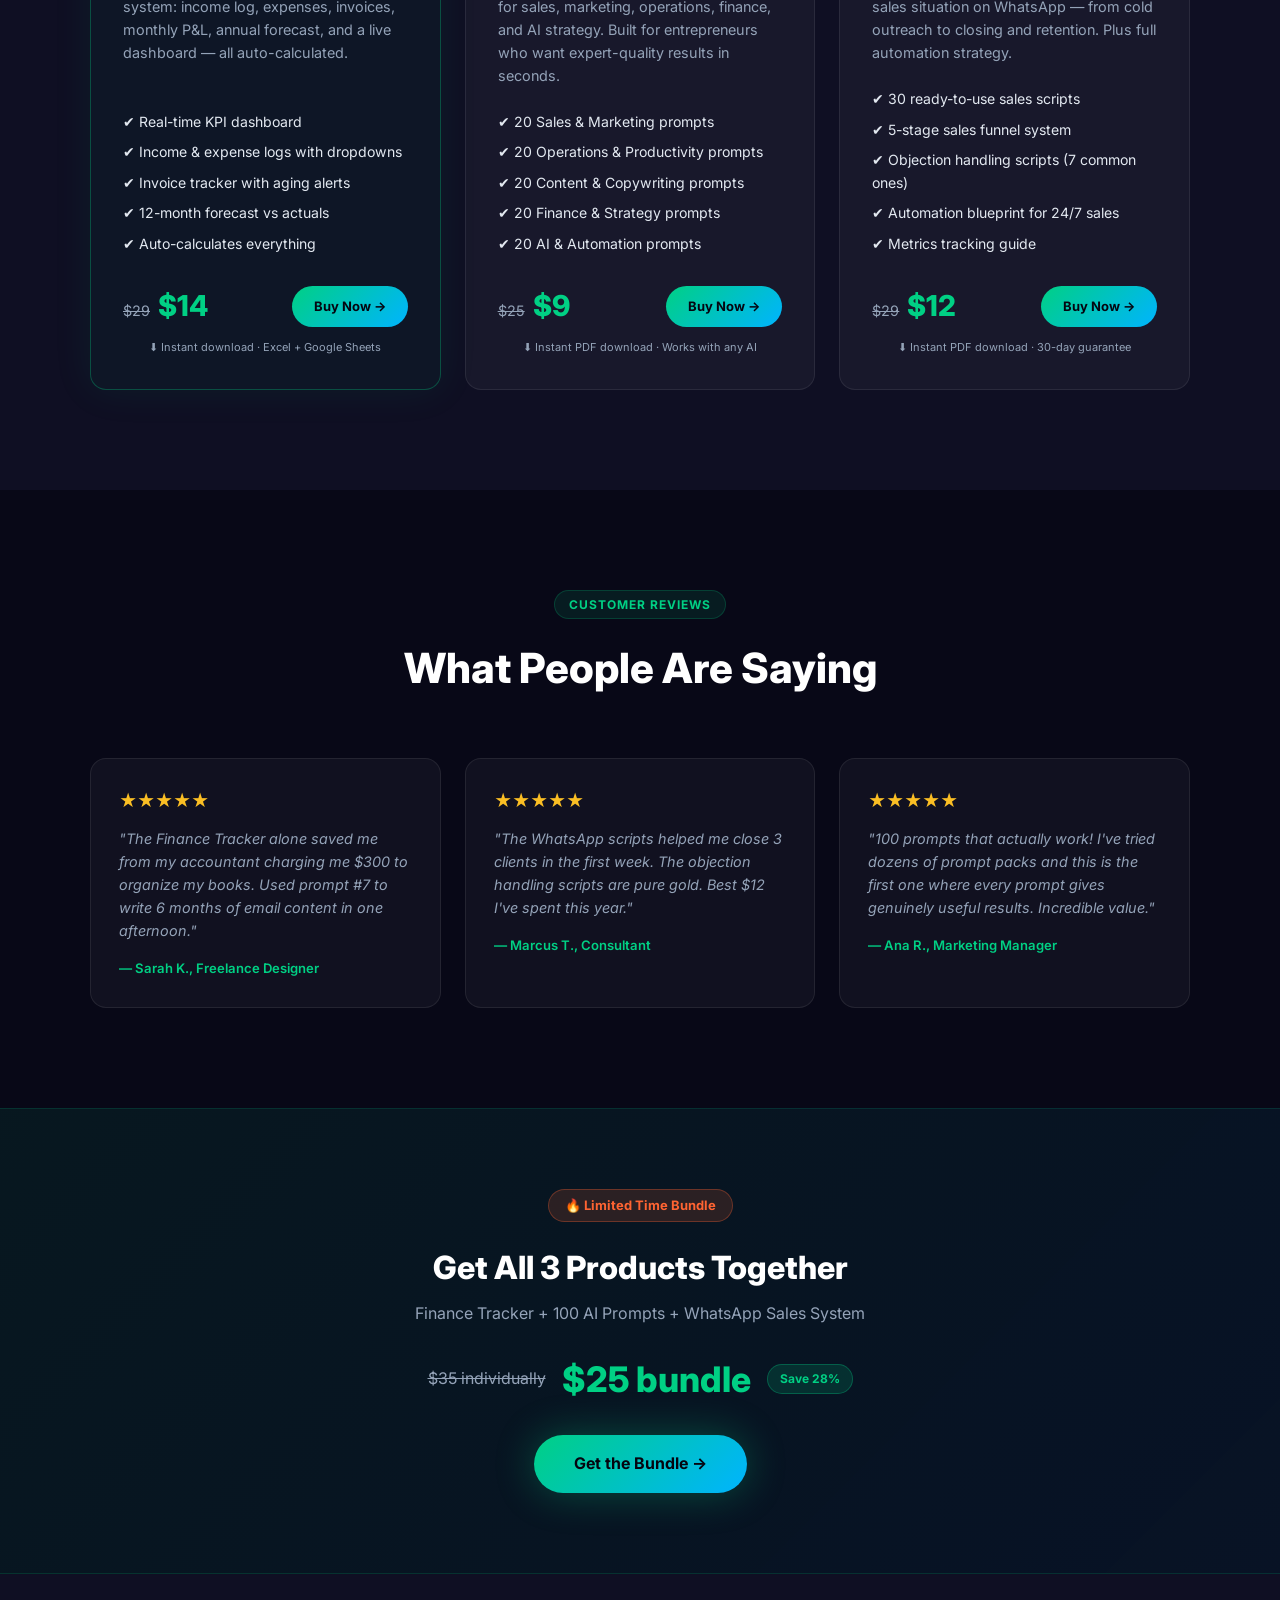
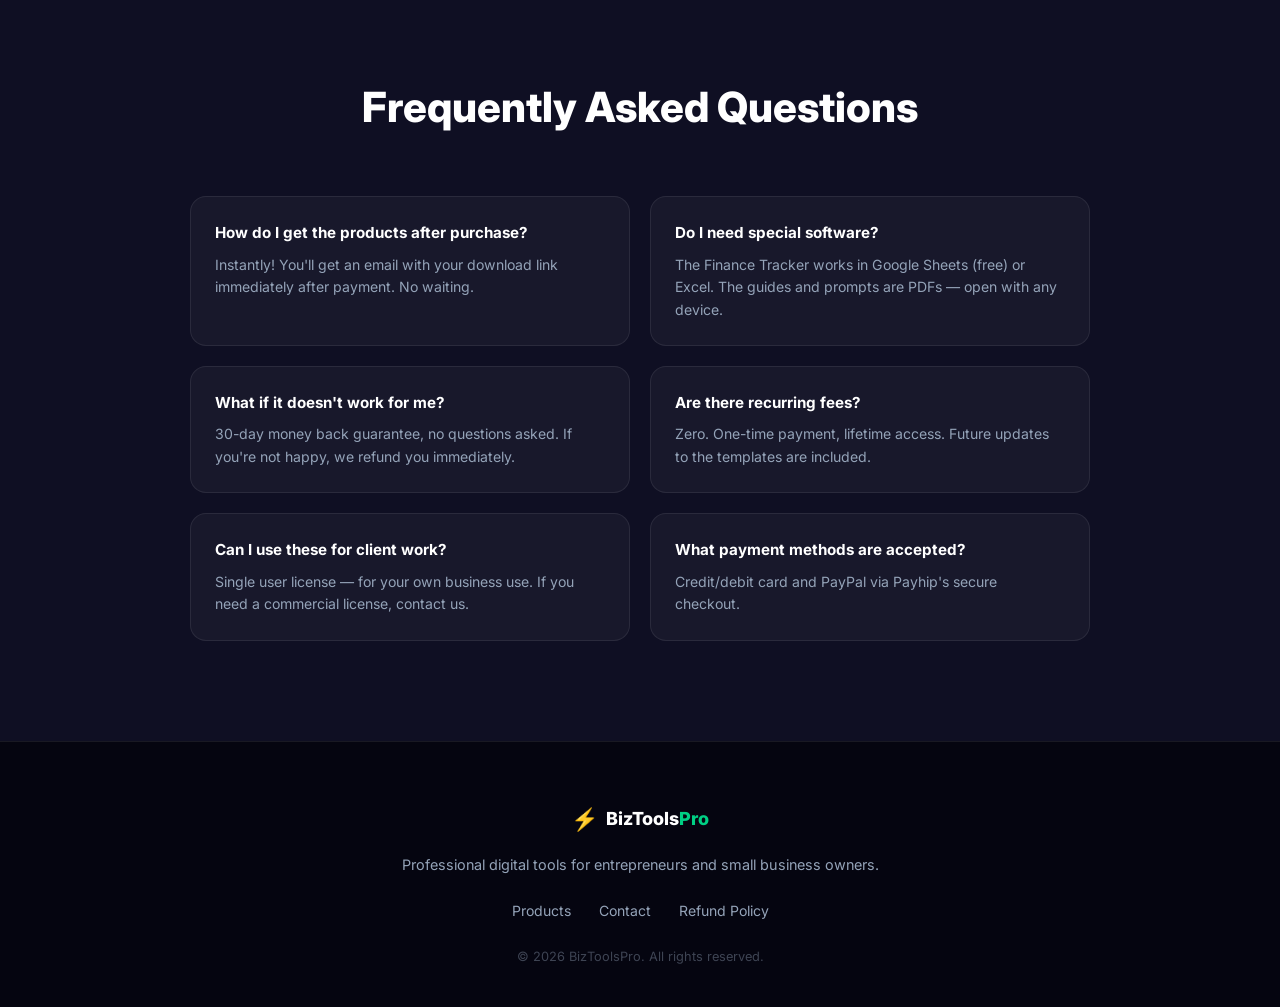
==== commit 3fb009f3: "Add product preview images to product cards for a richer landing page Replaces plain emoji icons wit" ====
--- a/index.html
+++ b/index.html
@@ -81,7 +81,7 @@
       <!-- Product 1: Finance Tracker -->
       <div class="product-card featured">
         <div class="product-badge">&#11088; Best Seller</div>
-        <div class="product-icon">&#128202;</div>
+        <img class="product-img" src="images/pin_finance_tracker.png" alt="Small Business Finance Tracker Pro preview" loading="lazy">
         <h3 class="product-title">Small Business Finance Tracker Pro</h3>
         <p class="product-desc">Complete 7-sheet Google Sheets system: income log, expenses, invoices, monthly P&amp;L, annual forecast, and a live dashboard &mdash; all auto-calculated.</p>
         <ul class="product-features">
@@ -103,7 +103,7 @@
 
       <!-- Product 2: 100 Prompts -->
       <div class="product-card">
-        <div class="product-icon">&#129302;</div>
+        <img class="product-img" src="images/pin_ai_prompts.png" alt="100 Professional AI Business Prompts preview" loading="lazy">
         <h3 class="product-title">100 Professional AI Business Prompts</h3>
         <p class="product-desc">Copy-paste ChatGPT &amp; Claude prompts for sales, marketing, operations, finance, and AI strategy. Built for entrepreneurs who want expert-quality results in seconds.</p>
         <ul class="product-features">
@@ -125,7 +125,7 @@
 
       <!-- Product 3: WhatsApp Guide -->
       <div class="product-card">
-        <div class="product-icon">&#128172;</div>
+        <img class="product-img" src="images/pin_whatsapp.png" alt="WhatsApp Business Sales System preview" loading="lazy">
         <h3 class="product-title">WhatsApp Business Sales System</h3>
         <p class="product-desc">30 proven copy-paste scripts for every sales situation on WhatsApp &mdash; from cold outreach to closing and retention. Plus full automation strategy.</p>
         <ul class="product-features">
--- a/css/style.css
+++ b/css/style.css
@@ -178,6 +178,16 @@
   color: #050510; font-size: 11px; font-weight: 700;
   padding: 4px 16px; border-radius: 999px;
   white-space: nowrap;
+}
+.product-img {
+  width: calc(100% + 64px);
+  margin: -32px -32px 20px;
+  height: 200px;
+  object-fit: cover;
+  object-position: top center;
+  border-bottom: 1px solid var(--card-border);
+  border-radius: var(--radius) var(--radius) 0 0;
+  display: block;
 }
 .product-icon { font-size: 2.4rem; margin-bottom: 16px; }
 .product-title {
